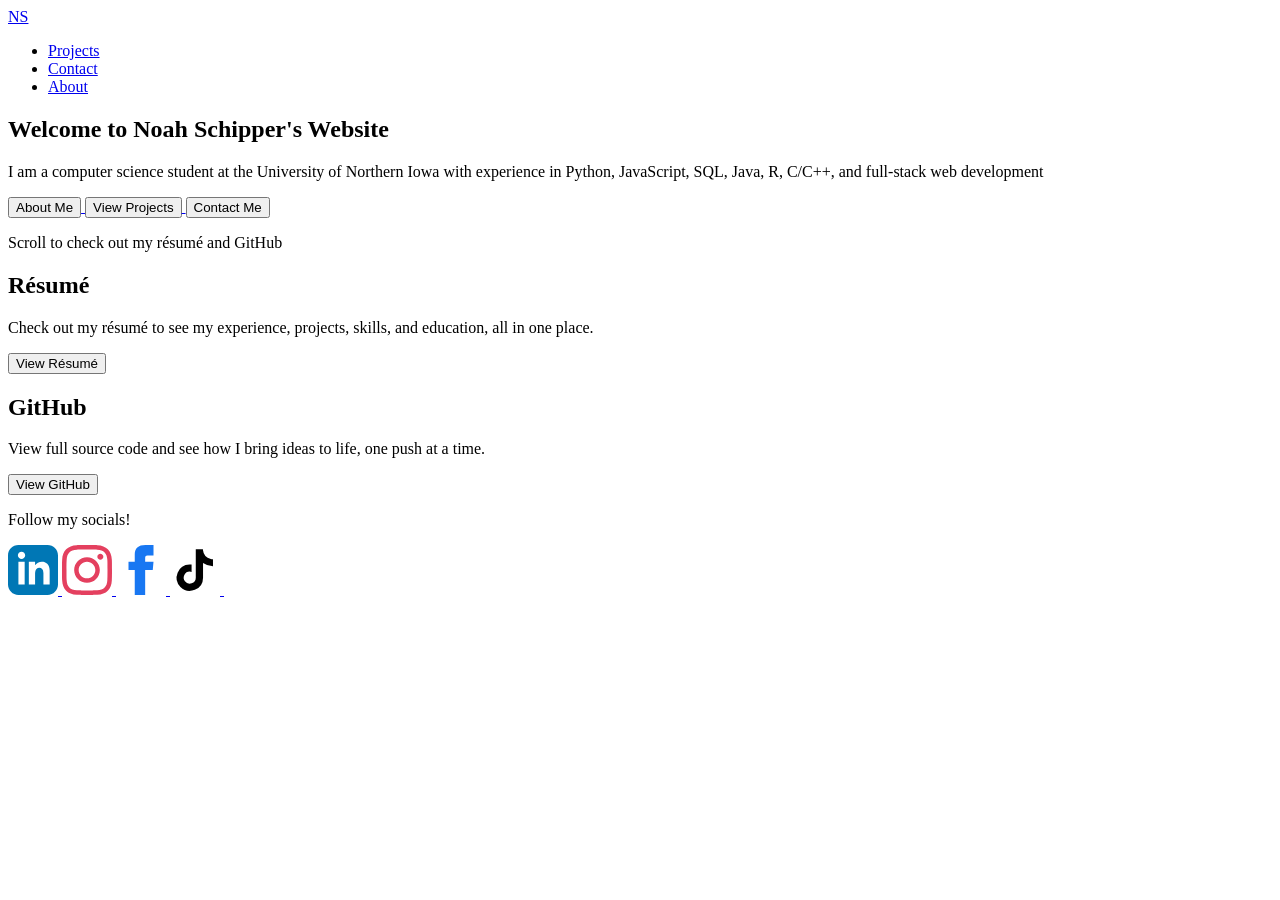
==== index.html @ 28a9b85f "update favicon to be search result friendly" ====
<!DOCTYPE html>
<html lang="en" dir="ltr">
  <head>
    <meta charset="UTF-8" />
    <meta name="viewport" content="width=device-width, initial-scale=1.0" />
    <title>Noah Schipper's Website</title>
    <link rel="icon" href="assets/website favicon.ico" sizes="48 x 48"/>
    <link
      href="https://fonts.googleapis.com/css2?family=Poppins:wght@400;700&display=swap"
      rel="stylesheet"
    />
    <link
      rel="stylesheet"
      href="https://cdnjs.cloudflare.com/ajax/libs/font-awesome/5.15.3/css/all.min.css"
    />
    <link rel="stylesheet" href="styles.css" />
  </head>
  <body>
    <div class="navigationBar">
      <nav>
        <div class="nav-container">
          <a href="index.html" class="logo">NS</a>
          <ul class="nav-links">
            <li><a href="projects.html">Projects</a></li>
            <li><a href="contact.html">Contact</a></li>
            <li><a href="about.html">About</a></li>
          </ul>
        </div>
      </nav>
    </div>
    <main>
      <section id="sec-1">
        <div class="Header">
          <h1>Welcome to Noah Schipper's Website</h1>
          <p>
            I am a computer science student at the University of Northern Iowa
            with experience in Python, JavaScript, SQL, Java, R, C/C++, and
            full-stack web development
          </p>
          <div class="button-row">
            <a href="about.html">
              <button id="aboutButton">About Me</button>
            </a>
            <a href="projects.html">
              <button id="projectsButton">View Projects</button>
            </a>

            <a href="contact.html">
              <button id="contactButton">Contact Me</button>
            </a>
          </div>

          <div class="scrollDownContainer">
            <p>Scroll to check out my résumé and GitHub</p>
            <a href="#sec-2">
              <div class="scrollDown"></div>
            </a>
          </div>
        </div>
      </section>

      <section id="sec-2">
        <div class="sec2Container">
          <div class="Resume">
            <h2>Résumé</h2>
            <p>
              Check out my résumé to see my experience, projects, skills, and
              education, all in one place.
            </p>
            <a href="assets/Noah Schipper's Resume.pdf" target="_blank">
              <button>View Résumé</button>
            </a>
          </div>
          <div class="Github">
            <h2>GitHub</h2>
            <p>
              View full source code and see how I bring ideas to life, one push
              at a time.
            </p>
            <a
              href="https://github.com/NoahSchipper?tab=repositories"
              target="_blank"
            >
              <button>View GitHub</button>
            </a>
          </div>
        </div>
      </section>
    </main>

    <div class="Footer">
      <footer>
        <div class="footer-container">
          <p>Follow my socials!</p>
          <a href="https://www.linkedin.com/in/noah-schipper" target="_blank">
            <img
              src="data:image/svg+xml,%3Csvg xmlns='http://www.w3.org/2000/svg' width='50' height='50' viewBox='0 0 24 24' fill='%230077b5'%3E%3Cpath d='M19 0h-14c-2.761 0-5 2.239-5 5v14c0 2.761 2.239 5 5 5h14c2.762 0 5-2.239 5-5v-14c0-2.761-2.238-5-5-5zm-11 19h-3v-11h3v11zm-1.5-12.268c-.966 0-1.75-.79-1.75-1.764s.784-1.764 1.75-1.764 1.75.79 1.75 1.764-.783 1.764-1.75 1.764zm13.5 12.268h-3v-5.604c0-3.368-4-3.113-4 0v5.604h-3v-11h3v1.765c1.396-2.586 7-2.777 7 2.476v6.759z'/%3E%3C/svg%3E"
              alt="LinkedIn"
            />
          </a>
          <a href="https://www.instagram.com/codedbynoah/" target="_blank">
            <img
              src="data:image/svg+xml,%3Csvg xmlns='http://www.w3.org/2000/svg' width='50' height='50' viewBox='0 0 24 24' fill='%23E4405F'%3E%3Cpath d='M12 2.163c3.204 0 3.584.012 4.85.07 3.252.148 4.771 1.691 4.919 4.919.058 1.265.069 1.645.069 4.849 0 3.205-.012 3.584-.069 4.849-.149 3.225-1.664 4.771-4.919 4.919-1.266.058-1.644.07-4.85.07-3.204 0-3.584-.012-4.849-.07-3.26-.149-4.771-1.699-4.919-4.92-.058-1.265-.07-1.644-.07-4.849 0-3.204.013-3.583.07-4.849.149-3.227 1.664-4.771 4.919-4.919 1.266-.057 1.645-.069 4.849-.069zm0-2.163c-3.259 0-3.667.014-4.947.072-4.358.2-6.78 2.618-6.98 6.98-.059 1.281-.073 1.689-.073 4.948 0 3.259.014 3.668.072 4.948.2 4.358 2.618 6.78 6.98 6.98 1.281.058 1.689.072 4.948.072 3.259 0 3.668-.014 4.948-.072 4.354-.2 6.782-2.618 6.979-6.98.059-1.28.073-1.689.073-4.948 0-3.259-.014-3.667-.072-4.947-.196-4.354-2.617-6.78-6.979-6.98-1.281-.059-1.69-.073-4.949-.073zm0 5.838c-3.403 0-6.162 2.759-6.162 6.162s2.759 6.163 6.162 6.163 6.162-2.759 6.162-6.163c0-3.403-2.759-6.162-6.162-6.162zm0 10.162c-2.209 0-4-1.79-4-4 0-2.209 1.791-4 4-4s4 1.791 4 4c0 2.21-1.791 4-4 4zm6.406-11.845c-.796 0-1.441.645-1.441 1.44s.645 1.44 1.441 1.44c.795 0 1.439-.645 1.439-1.44s-.644-1.44-1.439-1.44z'/%3E%3C/svg%3E"
              alt="Instagram"
            />
          </a>
          <a
            href="https://www.facebook.com/profile.php?id=61586490718490"
            target="_blank"
          >
            <img
              src="data:image/svg+xml,%3Csvg xmlns='http://www.w3.org/2000/svg' width='50' height='50' viewBox='0 0 24 24' fill='%231877f2'%3E%3Cpath d='M9 8h-3v4h3v12h5v-12h3.642l.358-4h-4v-1.667c0-.955.192-1.333 1.115-1.333h2.885v-5h-3.808c-3.596 0-5.192 1.583-5.192 4.615v3.385z'/%3E%3C/svg%3E"
              alt="Facebook"
            />
          </a>
          <a href="https://www.tiktok.com/@codedbynoah" target="_blank">
            <img
              src="data:image/svg+xml,%3Csvg xmlns='http://www.w3.org/2000/svg' width='50' height='50' viewBox='0 0 24 24' fill='%23000000'%3E%3Cpath d='M19.59 6.69a4.83 4.83 0 0 1-3.77-4.25V2h-3.45v13.67a2.89 2.89 0 0 1-5.2 1.74 2.89 2.89 0 0 1 2.31-4.64 2.93 2.93 0 0 1 .88.13V9.4a6.84 6.84 0 0 0-1-.05A6.33 6.33 0 0 0 5 20.1a6.34 6.34 0 0 0 10.86-4.43v-7a8.16 8.16 0 0 0 4.77 1.52v-3.4a4.85 4.85 0 0 1-1.04-.1z'/%3E%3C/svg%3E"
              alt="TikTok"
            />
          </a>
          <a href="https://x.com/_codedbynoah" target="_blank">
            <img
              src="data:image/svg+xml,%3Csvg xmlns='http://www.w3.org/2000/svg' width='50' height='50' viewBox='0 0 24 24' fill='white'%3E%3Cpath d='M18.244 2.25h3.308l-7.227 8.26 8.502 11.24H16.17l-5.214-6.817L4.99 21.75H1.68l7.73-8.835L1.254 2.25H8.08l4.713 6.231zm-1.161 17.52h1.833L7.084 4.126H5.117z'/%3E%3C/svg%3E"
              alt="X"
            />
          </a>
        </div>
      </footer>
    </div>

    <script>
      // Smooth scrolling for anchor links
      document.querySelectorAll('a[href^="#"]').forEach((anchor) => {
        anchor.addEventListener("click", function (e) {
          e.preventDefault();
          const target = document.querySelector(this.getAttribute("href"));
          if (target) {
            target.scrollIntoView({
              behavior: "smooth",
              block: "start",
            });
          }
        });
      });
    </script>
  </body>
</html>
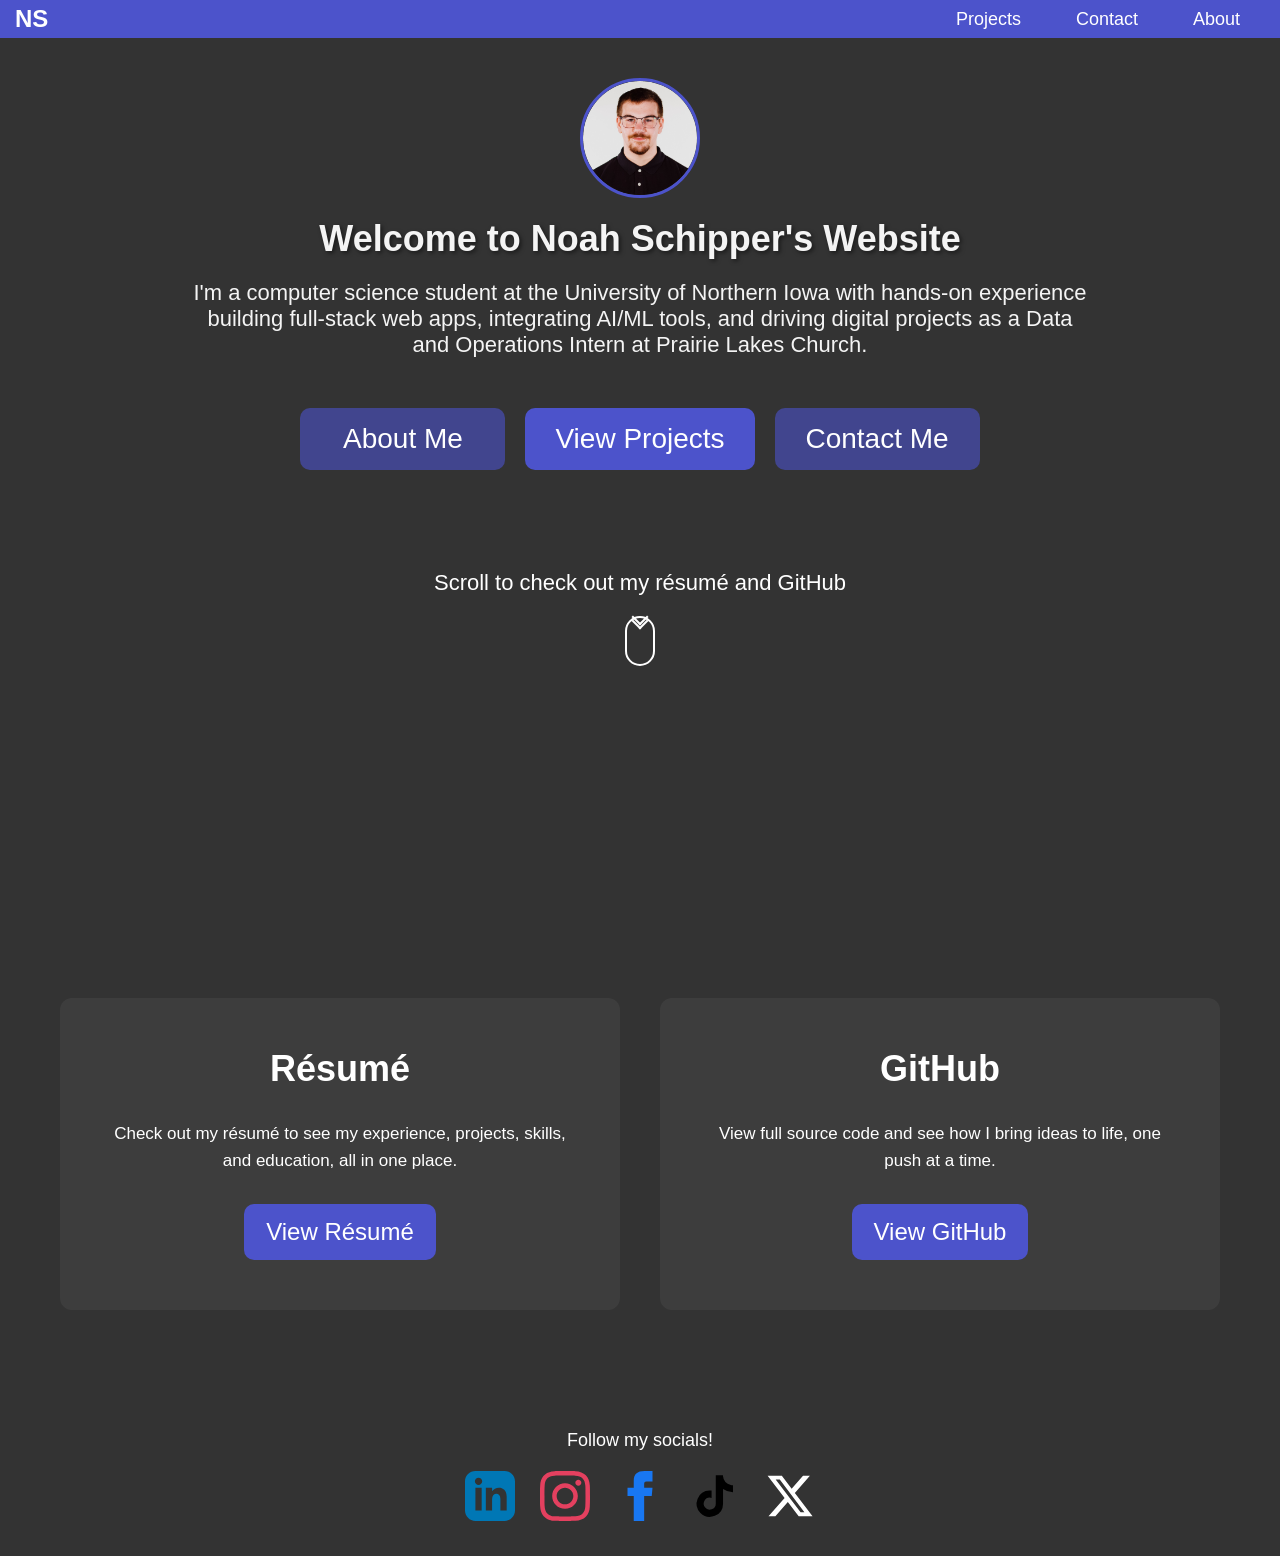
==== commit e4e3fe73: "added headshot to homepage" ====
--- a/index.html
+++ b/index.html
@@ -31,11 +31,12 @@
     <main>
       <section id="sec-1">
         <div class="Header">
+          <img src="assets/Zoomed Headshot.png" alt="Noah Schipper" class="headshotSmall" />
           <h1>Welcome to Noah Schipper's Website</h1>
           <p>
-            I am a computer science student at the University of Northern Iowa
-            with experience in Python, JavaScript, SQL, Java, R, C/C++, and
-            full-stack web development
+            I'm a computer science student at the University of Northern Iowa with hands-on experience 
+            building full-stack web apps, integrating AI/ML tools, and 
+            driving digital projects as a Data and Operations Intern at Prairie Lakes Church.
           </p>
           <div class="button-row">
             <a href="about.html">
@@ -101,28 +102,29 @@
           <a href="https://www.instagram.com/codedbynoah/" target="_blank">
             <img
               src="data:image/svg+xml,%3Csvg xmlns='http://www.w3.org/2000/svg' width='50' height='50' viewBox='0 0 24 24' fill='%23E4405F'%3E%3Cpath d='M12 2.163c3.204 0 3.584.012 4.85.07 3.252.148 4.771 1.691 4.919 4.919.058 1.265.069 1.645.069 4.849 0 3.205-.012 3.584-.069 4.849-.149 3.225-1.664 4.771-4.919 4.919-1.266.058-1.644.07-4.85.07-3.204 0-3.584-.012-4.849-.07-3.26-.149-4.771-1.699-4.919-4.92-.058-1.265-.07-1.644-.07-4.849 0-3.204.013-3.583.07-4.849.149-3.227 1.664-4.771 4.919-4.919 1.266-.057 1.645-.069 4.849-.069zm0-2.163c-3.259 0-3.667.014-4.947.072-4.358.2-6.78 2.618-6.98 6.98-.059 1.281-.073 1.689-.073 4.948 0 3.259.014 3.668.072 4.948.2 4.358 2.618 6.78 6.98 6.98 1.281.058 1.689.072 4.948.072 3.259 0 3.668-.014 4.948-.072 4.354-.2 6.782-2.618 6.979-6.98.059-1.28.073-1.689.073-4.948 0-3.259-.014-3.667-.072-4.947-.196-4.354-2.617-6.78-6.979-6.98-1.281-.059-1.69-.073-4.949-.073zm0 5.838c-3.403 0-6.162 2.759-6.162 6.162s2.759 6.163 6.162 6.163 6.162-2.759 6.162-6.163c0-3.403-2.759-6.162-6.162-6.162zm0 10.162c-2.209 0-4-1.79-4-4 0-2.209 1.791-4 4-4s4 1.791 4 4c0 2.21-1.791 4-4 4zm6.406-11.845c-.796 0-1.441.645-1.441 1.44s.645 1.44 1.441 1.44c.795 0 1.439-.645 1.439-1.44s-.644-1.44-1.439-1.44z'/%3E%3C/svg%3E"
-              alt="Instagram"
+              alt="Instagram account link"
             />
           </a>
           <a
             href="https://www.facebook.com/profile.php?id=61586490718490"
+            alt="Facebook account link"
             target="_blank"
           >
             <img
               src="data:image/svg+xml,%3Csvg xmlns='http://www.w3.org/2000/svg' width='50' height='50' viewBox='0 0 24 24' fill='%231877f2'%3E%3Cpath d='M9 8h-3v4h3v12h5v-12h3.642l.358-4h-4v-1.667c0-.955.192-1.333 1.115-1.333h2.885v-5h-3.808c-3.596 0-5.192 1.583-5.192 4.615v3.385z'/%3E%3C/svg%3E"
-              alt="Facebook"
+              alt="Facebook account link"
             />
           </a>
           <a href="https://www.tiktok.com/@codedbynoah" target="_blank">
             <img
               src="data:image/svg+xml,%3Csvg xmlns='http://www.w3.org/2000/svg' width='50' height='50' viewBox='0 0 24 24' fill='%23000000'%3E%3Cpath d='M19.59 6.69a4.83 4.83 0 0 1-3.77-4.25V2h-3.45v13.67a2.89 2.89 0 0 1-5.2 1.74 2.89 2.89 0 0 1 2.31-4.64 2.93 2.93 0 0 1 .88.13V9.4a6.84 6.84 0 0 0-1-.05A6.33 6.33 0 0 0 5 20.1a6.34 6.34 0 0 0 10.86-4.43v-7a8.16 8.16 0 0 0 4.77 1.52v-3.4a4.85 4.85 0 0 1-1.04-.1z'/%3E%3C/svg%3E"
-              alt="TikTok"
+              alt="TikTok account link"
             />
           </a>
           <a href="https://x.com/_codedbynoah" target="_blank">
             <img
               src="data:image/svg+xml,%3Csvg xmlns='http://www.w3.org/2000/svg' width='50' height='50' viewBox='0 0 24 24' fill='white'%3E%3Cpath d='M18.244 2.25h3.308l-7.227 8.26 8.502 11.24H16.17l-5.214-6.817L4.99 21.75H1.68l7.73-8.835L1.254 2.25H8.08l4.713 6.231zm-1.161 17.52h1.833L7.084 4.126H5.117z'/%3E%3C/svg%3E"
-              alt="X"
+              alt="X account link"
             />
           </a>
         </div>
--- a/styles.css
+++ b/styles.css
@@ -0,0 +1,1567 @@
+
+* {
+  margin: 0;
+  padding: 0;
+  box-sizing: border-box;
+  font-family: "Poppins", sans-serif;
+}
+
+body {
+  background: #333;
+  display: flex;
+  flex-direction: column;
+  min-height: 100vh;
+  overflow-x: hidden;
+}
+
+/* enables the footer to stay at the bottom of the page */
+main {
+  flex-grow: 1;
+}
+
+/* Animated Background */
+.Header {
+  position: relative;
+  display: flex;
+  flex-direction: column;
+  align-items: center;
+  text-align: center;
+  color: #f4f4f4;
+  border-radius: 8px;
+  height: 100vh;
+  margin: 0 auto;
+  padding: 0;
+  overflow: hidden;
+}
+
+.headshotSmall {
+  width: 120px;
+  height: 120px;
+  border-radius: 50%;
+  object-fit: cover;
+  border: 3px solid #4c53cb;
+  margin-top: 40px;
+  opacity: 0;
+  animation: fadeInUp 1s ease-out 0.1s forwards;
+}
+
+@keyframes backgroundShift {
+  0%,
+  100% {
+    transform: translate(0, 0) scale(1);
+  }
+  33% {
+    transform: translate(-5%, 5%) scale(1.05);
+  }
+  66% {
+    transform: translate(5%, -5%) scale(0.95);
+  }
+}
+
+/* Fade-in animation for content */
+.Header h1,
+.Header p,
+.headshotSmall,
+.button-row {
+  position: relative;
+  z-index: 1;
+  opacity: 0;
+  animation: fadeInUp 1s ease-out forwards;
+}
+
+.Header h1 {
+  animation-delay: 0.2s;
+}
+
+.Header p {
+  animation-delay: 0.5s;
+}
+
+.button-row {
+  animation-delay: 0.8s;
+}
+
+@keyframes fadeInUp {
+  from {
+    opacity: 0;
+    transform: translateY(30px);
+  }
+  to {
+    opacity: 1;
+    transform: translateY(0);
+  }
+}
+
+.navigationBar {
+  position: sticky;
+  top: 0;
+  background-color: #4c53cb;
+  width: 100%;
+  z-index: 1000;
+  padding: 5px 0;
+}
+
+.nav-container {
+  display: flex;
+  align-items: center;
+  justify-content: space-between;
+  width: 100%;
+  padding: 0;
+  margin: 0;
+}
+
+.nav-container .logo {
+  display: flex;
+  padding-left: 15px;
+  align-items: center;
+  color: white;
+  text-decoration: none;
+  font-size: 24px;
+  font-weight: bold;
+}
+
+.nav-links {
+  display: flex;
+  gap: 20px;
+  list-style-type: none;
+  padding-right: 20px;
+}
+
+.nav-links a {
+  color: white;
+  text-decoration: none;
+  padding: 10px 20px;
+  border-radius: 5px;
+  transition: background 0.3s ease;
+}
+
+.nav-links a:hover {
+  background-color: #454cc7;
+}
+
+.Header h1 {
+  font-size: 36px;
+  margin-top: 20px;
+  color: #f4f4f4;
+  text-shadow: 2px 2px 4px rgba(0, 0, 0, 0.5);
+}
+
+.Header p {
+  margin: 20px;
+  font-size: 22px;
+  color: #f4f4f4;
+  max-width: 900px;
+}
+
+.button-row {
+  display: flex;
+  justify-content: center;
+  flex-wrap: wrap;
+  gap: 20px;
+  margin-top: 30px;
+  margin-bottom: 60px;
+}
+
+.button-row button {
+  padding: 15px 30px;
+  font-size: 28px;
+  color: white;
+  border: none;
+  border-radius: 10px;
+  cursor: pointer;
+  min-width: 205px;
+  transition: transform 0.2s ease-out, box-shadow 0.2s ease-out;
+}
+
+#aboutButton,
+#contactButton {
+  background-color: rgba(76, 83, 203, 0.6);
+}
+
+#projectsButton {
+  background-color: #4c53cb;
+  position: relative;
+  animation: pulse 2s ease-in-out infinite;
+}
+
+@keyframes pulse {
+  0%,
+  100% {
+    box-shadow: 0 0 0 0 rgba(76, 83, 203, 0.7);
+  }
+  50% {
+    box-shadow: 0 0 0 15px rgba(76, 83, 203, 0);
+  }
+}
+
+.button-row button:hover {
+  transform: translateY(-3px);
+  box-shadow: 0 6px 12px rgba(76, 83, 203, 0.4);
+}
+
+.button-row button:active {
+  transform: scale(0.95) translateY(2px);
+  box-shadow: 0 2px 4px rgba(0, 0, 0, 0.2);
+}
+
+.scrollDownContainer {
+  position: relative;
+  text-align: center;
+  color: white;
+  z-index: 1;
+  opacity: 0;
+  animation: fadeIn 1s ease-out 1.5s forwards;
+  margin-top: 20px;
+}
+
+@keyframes fadeIn {
+  from {
+    opacity: 0;
+  }
+  to {
+    opacity: 1;
+  }
+}
+
+.scrollDownContainer p {
+  margin-bottom: 20px;
+  font-size: 24px;
+  color: white;
+}
+
+.scrollDown {
+  height: 50px;
+  width: 30px;
+  border: 2px solid white;
+  position: relative;
+  margin: 0 auto;
+  border-radius: 20px;
+  cursor: pointer;
+}
+
+.scrollDown::before,
+.scrollDown::after {
+  content: "";
+  position: absolute;
+  top: 10%;
+  left: 50%;
+  transform: translate(-50%, -100%) rotate(45deg);
+  border: 2px solid white;
+  height: 10px;
+  width: 10px;
+  border-top: transparent;
+  border-left: transparent;
+  animation: scrollDown 1s ease-in-out infinite;
+}
+
+.scrollDown::after {
+  top: 20%;
+  animation-delay: 0.3s;
+}
+
+@keyframes scrollDown {
+  0% {
+    opacity: 0;
+  }
+  30% {
+    opacity: 1;
+  }
+  60% {
+    opacity: 1;
+  }
+  100% {
+    opacity: 0;
+    top: 90%;
+  }
+}
+
+.sec2Container {
+  display: flex;
+  justify-content: center;
+  align-items: stretch;
+  text-align: center;
+  color: #f4f4f4;
+  padding: 60px 20px;
+  gap: 40px;
+  max-width: 1200px;
+  margin: 0 auto;
+}
+
+.Resume,
+.Github {
+  color: white;
+  font-size: 24px;
+  display: flex;
+  flex-direction: column;
+  align-items: center;
+  justify-content: center;
+  padding: 40px 30px;
+  width: 50%;
+  background-color: rgba(255, 255, 255, 0.05);
+  border-radius: 12px;
+  transition: transform 0.3s ease, box-shadow 0.3s ease;
+}
+
+.Resume:hover,
+.Github:hover {
+  transform: translateY(-5px);
+  box-shadow: 0 8px 20px rgba(76, 83, 203, 0.2);
+}
+
+.Resume h2,
+.Github h2 {
+  margin-bottom: 15px;
+}
+
+.Resume p,
+.Github p {
+  margin: 15px 0;
+  font-size: 17px;
+  line-height: 1.6;
+}
+
+.Resume button,
+.Github button {
+  background-color: #4c53cb;
+  padding: 12px 24px;
+  font-size: 20px;
+  color: white;
+  border: none;
+  border-radius: 10px;
+  cursor: pointer;
+  margin-top: 15px;
+  transition: transform 0.2s ease-out, box-shadow 0.2s ease-out;
+}
+
+.Resume button:hover,
+.Github button:hover {
+  transform: translateY(-2px);
+  box-shadow: 0 4px 12px rgba(76, 83, 203, 0.4);
+}
+
+.Resume button:active,
+.Github button:active {
+  transform: scale(0.95) translateY(2px);
+}
+
+.Footer {
+  background: transparent;
+  padding: 30px 0;
+}
+
+.footer-container {
+  text-align: center;
+  color: white;
+  max-width: 1200px;
+  margin: 0 auto;
+  opacity: 0;
+  animation: fadeInUp 1s ease-out 1s forwards;
+}
+
+.footer-container p {
+  margin-bottom: 20px;
+  font-size: 18px;
+}
+
+.footer-container a {
+  display: inline-block;
+  margin: 0 10px;
+}
+
+.footer-container img {
+  width: 50px;
+  height: 50px;
+  transition: transform 0.3s ease;
+}
+
+.footer-container img:hover {
+  transform: scale(1.2);
+  filter: brightness(1.2);
+}
+
+/* Projects Page */
+
+.projectHeader {
+  margin-top: 20px;
+  text-align: center;
+  opacity: 0;
+  animation: fadeInUp 1s ease-out 0.2s forwards;
+}
+
+.projectHeader h1 {
+  color: #ffffff;
+  font-size: 2.5rem;
+  margin-bottom: 10px;
+}
+
+/* Carousel Container */
+.carousel-container {
+  position: relative;
+  max-width: 900px;
+  margin: 60px auto;
+  padding: 0 20px;
+  opacity: 0;
+  animation: fadeInUp 1s ease-out 0.4s forwards;
+}
+
+.carousel-wrapper {
+  overflow: hidden;
+  border-radius: 12px;
+}
+
+.carousel-track {
+  display: flex;
+  transition: transform 0.6s cubic-bezier(0.4, 0, 0.2, 1);
+}
+
+.project-slide {
+  min-width: 100%;
+  display: flex;
+  flex-direction: column;
+  align-items: center;
+  justify-content: space-between;
+  padding: 40px;
+  background-color: #ffffff;
+  border-radius: 12px;
+  gap: 20px;
+  min-height: 400px;
+}
+
+.project-slide-content {
+  display: flex;
+  flex-direction: column;
+  align-items: center;
+  justify-content: flex-start;
+  gap: 20px;
+  width: 100%;
+}
+
+.project-slide img {
+  max-width: 150px;
+  min-width: 150px;
+  height: auto;
+}
+
+.project-content {
+  flex: 1;
+  display: flex;
+  flex-direction: column;
+  align-items: center;
+  text-align: center;
+  width: 100%;
+}
+
+.project-content p {
+  font-size: 15px;
+  line-height: 1.6;
+  color: #333;
+  margin-bottom: 20px;
+  width: 100%;
+}
+
+.project-buttons {
+  display: flex;
+  gap: 10px;
+  flex-wrap: wrap;
+  justify-content: center;
+  width: 100%;
+}
+
+.project-buttons button {
+  padding: 12px 24px;
+  background-color: #4c53cb;
+  color: white;
+  border: none;
+  border-radius: 8px;
+  cursor: pointer;
+  font-size: 16px;
+  transition: all 0.3s ease;
+}
+
+.project-buttons button:hover {
+  background-color: #454cc7;
+  transform: translateY(-2px);
+  box-shadow: 0 4px 12px rgba(76, 83, 203, 0.4);
+}
+
+/* Carousel Controls */
+.carousel-controls {
+  display: flex;
+  justify-content: center;
+  align-items: center;
+  gap: 20px;
+  margin-top: 30px;
+}
+
+.carousel-btn {
+  background-color: rgba(255, 255, 255, 0.2);
+  border: 2px solid rgba(255, 255, 255, 0.5);
+  color: white;
+  width: 50px;
+  height: 50px;
+  border-radius: 50%;
+  cursor: pointer;
+  font-size: 20px;
+  transition: all 0.3s ease;
+  display: flex;
+  align-items: center;
+  justify-content: center;
+}
+
+.carousel-btn:hover {
+  background-color: rgba(255, 255, 255, 0.3);
+  transform: scale(1.1);
+}
+
+.carousel-dots {
+  display: flex;
+  gap: 12px;
+}
+
+.dot {
+  width: 12px;
+  height: 12px;
+  border-radius: 50%;
+  background-color: rgba(255, 255, 255, 0.3);
+  cursor: pointer;
+  transition: all 0.3s ease;
+}
+
+.dot.active {
+  background-color: #4c53cb;
+  transform: scale(1.3);
+}
+
+/* Footer */
+.Footer {
+  background: transparent;
+  padding: 30px 0;
+}
+
+.footer-container {
+  text-align: center;
+  color: white;
+  max-width: 1200px;
+  margin: 0 auto;
+}
+
+.footer-container p {
+  margin-bottom: 20px;
+  font-size: 18px;
+}
+
+.footer-container a {
+  display: inline-block;
+  margin: 0 10px;
+}
+
+.footer-container img {
+  width: 50px;
+  height: 50px;
+  transition: transform 0.3s ease;
+}
+
+.footer-container img:hover {
+  transform: scale(1.2);
+  filter: brightness(1.2);
+}
+
+/* Contact Page - Base Styles */
+.contact-header {
+  color: #ffffff;
+  text-align: center;
+  margin-top: 20px;
+  opacity: 0;
+  animation: fadeInUp 1s ease-out 0.2s forwards;
+}
+
+.contact-header h1 {
+  font-size: 2rem;
+  margin: 20px 0;
+}
+
+.email h1 {
+  color: #ffffff;
+  text-align: center;
+  margin: 30px 0 15px 0;
+  font-size: 1.8rem;
+  opacity: 0;
+  animation: fadeInUp 1s ease-out 0.3s forwards;
+}
+
+.email-address {
+  display: flex;
+  align-items: center;
+  justify-content: center;
+  gap: 15px;
+  margin: 20px 0;
+  padding: 0 20px;
+  opacity: 0;
+  animation: fadeInUp 1s ease-out 0.4s forwards;
+}
+
+.email-address i {
+  font-size: 28px;
+  color: #ffffff;
+  flex-shrink: 0;
+}
+
+.email-address h2 {
+  font-size: 1.5rem;
+  color: #ffffff;
+  margin: 0;
+  word-break: break-word;
+}
+
+.phone h1 {
+  color: #ffffff;
+  text-align: center;
+  margin: 30px 0 15px 0;
+  font-size: 1.8rem;
+  opacity: 0;
+  animation: fadeInUp 1s ease-out 0.5s forwards;
+}
+
+.phone-number {
+  display: flex;
+  align-items: center;
+  justify-content: center;
+  color: #ffffff !important;
+  gap: 15px;
+  margin: 20px 0;
+  padding: 0 20px;
+  opacity: 0;
+  animation: fadeInUp 1s ease-out 0.6s forwards;
+}
+
+.phone-number i {
+  font-size: 28px;
+  color: #ffffff;
+  flex-shrink: 0;
+}
+
+.phone-number a {
+  color: #ffffff !important;
+  text-decoration: none;
+  font-size: 1.5rem;
+  word-break: break-word;
+}
+
+.phone-number a:visited {
+  color: #ffffff !important;
+}
+
+.phone-number a:hover {
+  color: #ffffff !important;
+  text-decoration: underline;
+}
+
+.phone-number a:active {
+  color: #ffffff !important;
+}
+
+.socialMedia {
+  gap: 15px;
+  margin: 20px 0;
+  padding: 0 20px;
+  text-align: center;
+  color: #ffffff;
+  width: 100%;
+  box-sizing: border-box;
+  opacity: 0;
+  animation: fadeInUp 1s ease-out 0.8s forwards;
+}
+
+.socialMedia h1 {
+  color: #ffffff;
+  text-align: center;
+  font-size: 1.8rem;
+  margin: 20px 0;
+}
+
+.socialMedia h2 {
+  color: #ffffff;
+  text-align: center;
+  margin: 15px 0;
+  font-size: 1.3rem;
+  line-height: 1.2;
+}
+
+.socialMedia i {
+  display: flex;
+  align-items: center;
+  justify-content: center;
+  margin: 30px auto;
+  color: #ffffff;
+  animation: scrollDown2 2s ease-in-out infinite;
+  pointer-events: none;
+}
+
+@keyframes scrollDown2 {
+  0% {
+    transform: translateY(0);
+  }
+  50% {
+    transform: translateY(30px);
+  }
+  100% {
+    transform: translateY(0);
+  }
+}
+
+.toast {
+  position: fixed;
+  bottom: 30px;
+  left: 50%;
+  transform: translateX(-50%);
+  background-color: #4c53cb;
+  color: white;
+  padding: 12px 24px;
+  border-radius: 8px;
+  font-size: 16px;
+  opacity: 0;
+  pointer-events: none;
+  transition: opacity 0.3s ease, bottom 0.3s ease;
+  z-index: 9999;
+}
+
+.toast.show {
+  opacity: 1;
+  bottom: 50px;
+}
+
+/* About Page - Base Desktop Styles */
+.about-container {
+  display: flex;
+  align-items: stretch;
+  gap: 40px;
+  max-width: 1000px;
+  margin: 20px auto;
+  padding: 20px;
+  flex-direction: row;
+  opacity: 0;
+  animation: fadeInUp 1s ease-out 0.2s forwards;
+}
+
+.headshot {
+  display: flex;
+  flex: 0 0 auto;
+  margin: 0;
+  align-items: center;
+}
+
+.headshot img {
+  width: 100%;
+  max-width: 400px;
+  aspect-ratio: 1 / 1;   /* keeps it perfectly square at any size */
+  height: auto;           /* remove height: 100% */
+  border-radius: 50%;     /* optional: let CSS also clip to a circle as a safety net */
+  object-fit: cover;
+}
+
+.aboutParagraph {
+  flex: 1;
+  margin: 0;
+  text-align: center;
+  color: #f4f4f4;
+  border-radius: 8px;
+  display: flex;
+  flex-direction: column;
+  justify-content: center;
+}
+
+.aboutParagraph h2 {
+  font-size: 22px;
+  color: #f4f4f4;
+  font-weight: normal;
+  line-height: 1.6;
+}
+
+.deck-stack {
+  position: relative;
+  width: 180px;
+  height: 260px;
+  margin: 40px auto;
+  cursor: pointer;
+  transition: transform 0.3s;
+  display: flex;
+  align-items: center;
+  justify-content: center;
+  opacity: 0;
+  animation: fadeInUp 1s ease-out 0.4s forwards;
+}
+
+.deck-stack:hover {
+  transform: scale(1.05);
+}
+
+.card-back {
+  position: absolute;
+  top: 0;
+  left: 0;
+  width: 100%;
+  height: 100%;
+  background: linear-gradient(145deg, #2a2a2a, #1a1a1a);
+  border: 2px solid #555;
+  border-radius: 16px;
+  box-shadow: 0 4px 10px rgba(0, 0, 0, 0.6);
+}
+
+.card-label {
+  width: 100%;
+  height: 100%;
+  display: flex;
+  flex-direction: column;
+  align-items: center;
+  justify-content: center;
+  pointer-events: none;
+  text-align: center;
+  padding: 1rem;
+  color: #fff;
+  font-family: "Poppins", sans-serif;
+}
+
+.card-title {
+  font-size: 1.2rem;
+  font-weight: 700;
+  margin-bottom: 0.5rem;
+}
+
+.card-subtitle {
+  font-size: 0.95rem;
+  opacity: 0.85;
+}
+
+.top-card {
+  /*z-index: 5; */
+  display: flex;
+  align-items: center;
+  justify-content: center;
+  position: relative;
+}
+
+.card-container {
+  display: flex;
+  justify-content: center;
+  align-items: flex-start;
+  position: relative;
+  width: 100%;
+  max-width: 760px;
+  margin: 40px auto;
+  height: 300px;
+  margin-top: 20px;
+  padding: 0 100px;
+  transform-style: preserve-3d;
+  opacity: 0;
+  animation: fadeInUp 1s ease-out 0.6s forwards;
+}
+
+.card {
+  max-width: 200px;
+  min-width: 160px;
+  height: 260px;
+  background: #1f1f1f;
+  border: 1px solid #555;
+  border-radius: 16px;
+  padding: 1.2rem;
+  position: absolute;
+  top: 0;
+  left: 50%;
+  /*transform: translate(-50%, 0);*/
+  opacity: 0;
+  transition: all 0.8s ease;
+  box-shadow: 0 6px 16px rgba(0, 0, 0, 0.5);
+  text-align: left;
+  color: #fff;
+  font-family: "Poppins", sans-serif;
+  font-size: 15px;
+  transform-style: preserve-3d;
+}
+
+.card.revealed {
+  opacity: 1;
+}
+
+.card-spacer {
+  display: none;
+}
+/* Media Query Overrides - Mobile and Desktop with all original styles */
+
+/* Mobile devices (640px and below) - CONSOLIDATED */
+@media (max-width: 640px) {
+  /* Footer and main spacing for mobile */
+  main {
+    padding-bottom: 20px; /* Less padding on mobile */
+  }
+
+  /* General Layout Adjustments */
+  body {
+    font-size: 14px;
+  }
+
+  .nav-container {
+    padding: 10px;
+  }
+
+  /* Navigation Bar */
+  .navigationBar nav a {
+    width: 100%;
+    padding: 10px;
+    text-align: right;
+  }
+
+  /* Navigation Links */
+  .nav-links {
+    gap: 10px;
+    width: 100%;
+  }
+
+  .headshotSmall {
+  width: 90px;
+  height: 90px;
+  margin-top: 20px;
+}
+
+  .SchipperTranslate {
+    flex-direction: column;
+    max-width: 90%;
+    padding: 15px;
+  }
+
+  .SchipperStatlines {
+    flex-direction: column;
+    max-width: 90%;
+    padding: 15px;
+  }
+
+  .FragranceFinder {
+    flex-direction: column;
+    max-width: 90%;
+    padding: 15px;
+  }
+
+  .Header {
+    height: auto;
+    padding: 40px 20px;
+    font-size: 18px;
+    padding: 15px;
+  }
+
+  .Header h1 {
+    font-size: 28px;
+  }
+  .Header p {
+    font-size: 14px;
+  }
+
+  .button-row {
+    flex-direction: column;
+    align-items: center;
+  }
+  #projectsButton {
+    font-size: 14px;
+  }
+
+  #aboutButton {
+    font-size: 14px;
+  }
+
+  #contactButton {
+    font-size: 14px;
+  }
+  .scrollDownContainer {
+    position: relative;
+    margin-top: 10px;
+    padding: 20px 20px;
+    text-align: center;
+    width: 100%;
+    box-sizing: border-box;
+    display: flex;
+    flex-direction: column;
+    align-items: center;
+    margin-bottom: 300px;
+  }
+
+  .scrollDownContainer p {
+    text-align: center;
+    margin-bottom: 20px;
+    width: 100%;
+    font-size: 14px;
+  }
+
+  .Resume,
+  .Github {
+    padding: 10px 10px;
+    font-size: 14px;
+    margin-bottom: 20px;
+  }
+
+  .sec2Container {
+    margin-top: 0px;
+    margin-bottom: 40px;
+  }
+
+  .sec2Container h2 {
+    margin-bottom: 0;
+    padding: 0;
+    margin: 0;
+  }
+
+  .sec2Container p {
+    min-height: 120px;
+    text-align: center;
+    align-items: center;
+  }
+
+  .sec2Container button {
+    margin-top: 0;
+    font-size: 14px;
+  }
+
+  /* Make Resume and GitHub paragraphs shrink like Header paragraphs */
+  .Resume p,
+  .Github p {
+    font-size: 14px; /* Same as Header paragraphs on mobile */
+    line-height: 1.4;
+    margin: 10px 0;
+    padding: 0 5px; /* Add a bit of horizontal padding */
+  }
+
+  .Resume button,
+  .Github button {
+    font-size: 14px;
+    padding: 10px 15px;
+  }
+
+  /* Contact Page Styles */
+  .contact-header h1 {
+    font-size: 1.5rem;
+    margin: 15px 10px;
+    padding: 0 10px;
+  }
+
+  .email h1,
+  .phone h1 {
+    font-size: 1.3rem;
+    margin: 25px 10px 10px 10px;
+    padding: 0 10px;
+  }
+
+  .email-address,
+  .phone-number {
+    flex-direction: column;
+    gap: 10px;
+    margin: 15px 0;
+    padding: 0 15px;
+    text-align: center;
+  }
+
+  .email-address i,
+  .phone-number i {
+    font-size: 24px;
+    margin-bottom: 5px;
+  }
+
+  .email-address h2 {
+    font-size: 1.1rem;
+    line-height: 1.3;
+    text-align: center;
+  }
+
+  .phone-number a {
+    font-size: 1.1rem;
+    line-height: 1.3;
+    text-align: center;
+  }
+
+  .socialMedia {
+    padding: 15px 10px;
+    margin: 20px 0;
+  }
+
+  .socialMedia h1 {
+    font-size: 1.5rem !important;
+    margin: 15px 0 8px 0 !important;
+  }
+
+  .socialMedia h2 {
+    font-size: 1.2rem !important;
+    margin: 8px 0 15px 0 !important;
+  }
+
+  .socialMedia i {
+    font-size: 20px !important;
+    margin: 15px auto !important;
+    width: 40px;
+    height: 40px;
+  }
+
+  /* Reduce animation intensity on mobile */
+  @keyframes scrollDown2 {
+    0% {
+      transform: translateY(0);
+    }
+    50% {
+      transform: translateY(20px);
+    }
+    100% {
+      transform: translateY(0);
+    }
+  }
+
+  /* Footer Icons */
+  .footer-container {
+    font-size: 14px;
+    padding: 10px;
+  }
+
+  .footer-container a {
+    width: 35px;
+    height: 35px;
+  }
+
+  .footer-container img {
+    width: 35px;
+    height: 35px;
+  }
+
+  /* About Page Styles */
+  .about-container {
+    flex-direction: column;
+    align-items: center;
+    gap: 20px;
+    padding: 15px;
+    margin: 15px auto;
+  }
+
+  .headshot img {
+    max-width: 250px;
+    min-height: 275px;
+  }
+
+  .aboutParagraph {
+    text-align: center;
+    padding: 15px;
+    max-width: 90%;
+  }
+
+  .aboutParagraph h2 {
+    font-size: 12px;
+    margin: 12px 0;
+  }
+
+  /* Card/Deck Stack Mobile Styles */
+  .deck-stack {
+    width: 120px;
+    height: 180px;
+    margin: 20px auto;
+    transform: none;
+    cursor: default;
+  }
+
+  .deck-stack:hover {
+    transform: none;
+  }
+
+  .card-back {
+    box-shadow: none;
+    border: 1px solid #444;
+  }
+
+  .card-label {
+    font-size: 12px;
+    padding: 0.5rem;
+  }
+
+  .card-title {
+    font-size: 0.95rem;
+  }
+
+  .card-subtitle {
+    font-size: 0.75rem;
+  }
+
+  .card-container {
+    display: flex;
+    flex-direction: row;
+    flex-wrap: wrap;
+    justify-content: center;
+    align-items: flex-start;
+    height: auto;
+    padding: 10px;
+    gap: 10px;
+  }
+
+  .card {
+    position: relative;
+    left: 0;
+    top: 0;
+    opacity: 1 !important;
+    transform: none !important;
+    flex: 0 0 calc(33.333% - 10px); /* 3 cards per row */
+    max-width: calc(33.333% - 10px);
+    min-width: unset; /* Remove the min-width constraint */
+    width: auto;
+    padding: 0.8rem;
+    font-size: 10px; /* Slightly smaller font for tight spacing */
+    transition: none !important;
+    box-sizing: border-box;
+    min-height: 140px;
+  }
+
+  .card:hover {
+    transform: none;
+    box-shadow: none;
+    background: #1f1f1f;
+    cursor: default;
+  }
+
+  .card-spacer {
+    display: none !important;
+  }
+}
+@media (max-width: 768px) {
+  .carousel-container {
+    margin: 30px auto;
+    padding: 0 15px;
+  }
+
+  .project-slide {
+    padding: 25px 20px;
+    min-height: 350px;
+    gap: 15px;
+  }
+
+  .project-slide-content {
+    flex-direction: column;
+    text-align: center;
+    gap: 15px;
+  }
+
+  .project-slide img {
+    max-width: 100px;
+    min-width: 100px;
+  }
+
+  .project-content p {
+    font-size: 13px;
+    line-height: 1.5;
+    margin-bottom: 15px;
+  }
+
+  .project-buttons button {
+    font-size: 14px;
+    padding: 10px 20px;
+  }
+
+  .carousel-btn {
+    width: 40px;
+    height: 40px;
+    font-size: 16px;
+  }
+
+  .projectHeader h1 {
+    font-size: 2rem;
+  }
+
+  .carousel-controls {
+    gap: 15px;
+    margin-top: 20px;
+  }
+
+  .dot {
+    width: 10px;
+    height: 10px;
+  }
+}
+@media (min-width: 641px) and (max-width: 1023px) {
+  .Header h1 {
+    font-size: 32px;
+  }
+
+  .Header p {
+    font-size: 20px;
+  }
+
+  .button-row button {
+    font-size: 24px;
+  }
+
+  #projectsButton {
+    font-size: 24px;
+  }
+
+  #aboutButton {
+    font-size: 24px;
+  }
+
+  #contactButton {
+    font-size: 24px;
+  }
+
+  .scrollDownContainer {
+    position: relative;
+    text-align: center;
+    color: white;
+    margin-top: 20px;
+    padding: 0px;
+    margin-bottom: 100px;
+  }
+
+  .scrollDownContainer p {
+    margin-bottom: 20px;
+    font-size: 24px;
+    color: white;
+  }
+
+  .sec2Container {
+    margin-top: 0px;
+    margin-bottom: 60px;
+  }
+
+  .sec2Container h2 {
+    margin-bottom: 0;
+    padding: 0;
+    margin: 0;
+  }
+
+  .sec2Container p {
+    font-size: auto;
+    height: 150px;
+    text-align: center;
+    align-items: center;
+  }
+
+  .Resume button {
+    margin-bottom: 0;
+    font-size: 20px;
+  }
+
+  .Github button {
+    margin-bottom: 0;
+    font-size: 20px;
+  }
+
+  .contact-header h1 {
+    font-size: 1.8rem;
+    margin: 20px 0;
+  }
+
+  .email h1,
+  .phone h1 {
+    font-size: 1.6rem;
+    margin: 25px 0 15px 0;
+  }
+
+  .email-address h2 {
+    font-size: 1.3rem;
+  }
+
+  .phone-number a {
+    font-size: 1.3rem;
+  }
+
+  .socialMedia h1 {
+    font-size: 1.6rem;
+  }
+
+  .socialMedia h2 {
+    font-size: 1.2rem;
+  }
+
+  .socialMedia i {
+    font-size: 30px;
+  }
+
+  .about-container {
+    flex-direction: row; /* Keep horizontal */
+    gap: 25px;
+    max-width: 800px;
+    padding: 10px;
+  }
+
+  .headshot img {
+    max-width: 270px;
+  }
+
+  .aboutParagraph {
+    text-align: center; /* Keep left aligned */
+    padding: 5px;
+  }
+
+  .aboutParagraph h2 {
+    font-size: 16px;
+    line-height: 1.4;
+  }
+
+  .card-container {
+    display: flex;
+    flex-wrap: wrap;
+    justify-content: center;
+    gap: 20px;
+    padding: 20px;
+    height: auto;
+  }
+
+  .card {
+    flex: 1 1 calc(33.333% - 40px); /* 3 cards per row, accounting for gap */
+    /* max-width: calc(33.333% - 40px); */
+    max-width: 180px;
+    min-width: 180px;
+    height: 260px;
+    font-size: 14px;
+    transform: none !important;
+    rotate: none !important;
+    position: relative;
+    left: 0;
+    top: 0;
+  }
+
+  .card:hover {
+    transform: none !important;
+    box-shadow: none !important;
+    background: #1f1f1f;
+  }
+  .card-spacer {
+    display: none;
+  }
+}
+
+/* Laptops and Desktop (1024px and above) */
+@media (min-width: 1024px) {
+  /* Footer and main spacing for desktop */
+  main {
+    padding-bottom: 30px;
+  }
+  /* Navigation */
+  .navigationBar nav a {
+    font-size: 18px;
+  }
+
+  .nav-links {
+    gap: 15px;
+  }
+
+  .scrollDownContainer p {
+    margin-bottom: 20px;
+    font-size: 24px;
+    color: white;
+  }
+
+  .scrollDownContainer {
+    position: relative;
+    text-align: center;
+    color: white;
+    margin-top: 20px;
+    padding: 0px;
+  }
+
+  .scrollDownContainer p {
+    font-size: 24px;
+    color: white;
+  }
+
+  .SchipperTranslate {
+    flex-direction: row;
+    max-width: 70%;
+    padding: 20px;
+  }
+
+  .SchipperStatlines {
+    flex-direction: row;
+    max-width: 70%;
+    padding: 20px;
+  }
+
+  .FragranceFinder {
+    flex-direction: row;
+    max-width: 70%;
+    padding: 20px;
+  }
+
+  .Header {
+    font-size: 22px;
+  }
+
+  .Header p {
+    font-size: 22px;
+  }
+
+  .footer-container {
+    font-size: 18px;
+  }
+
+  .Resume,
+  .Github {
+    padding: 50px;
+  }
+
+  .Resume button,
+  .Github button {
+    font-size: 24px;
+    padding: 14px 22px;
+  }
+  /* Contact Page - Following tablet pattern */
+  .contact-header h1 {
+    font-size: 1.8rem;
+    margin: 15px 0;
+  }
+
+  .email h1,
+  .phone h1 {
+    font-size: 1.6rem;
+    margin: 30px 0 15px 0;
+  }
+
+  .email-address h2 {
+    font-size: 1.2rem;
+  }
+
+  .phone-number h2 {
+    font-size: 1.2rem;
+  }
+
+  .headshot img {
+    max-width: 300px;
+  }
+
+  .aboutParagraph h2 {
+    font-size: 16px;
+    line-height: 1.6;
+  }
+  /* Card/Deck Stack Desktop Styles */
+  .deck-stack {
+    transform: scale(1.1);
+    width: 180px;
+    height: 250px;
+  }
+
+  .card {
+    max-width: 180px;
+    height: 280px;
+    font-size: 15px;
+  }
+
+  .card-container {
+    max-width: 1000px;
+    padding: 0 120px;
+  }
+
+  .card-spacer {
+    height: 800px !important;
+  }
+
+  /* Social Media Desktop Styles */
+
+  .socialMedia h1 {
+    font-size: 1.6rem !important;
+  }
+
+  .socialMedia h2 {
+    font-size: 1.2rem !important;
+  }
+
+  .socialMedia i {
+    font-size: 24px !important;
+  }
+}
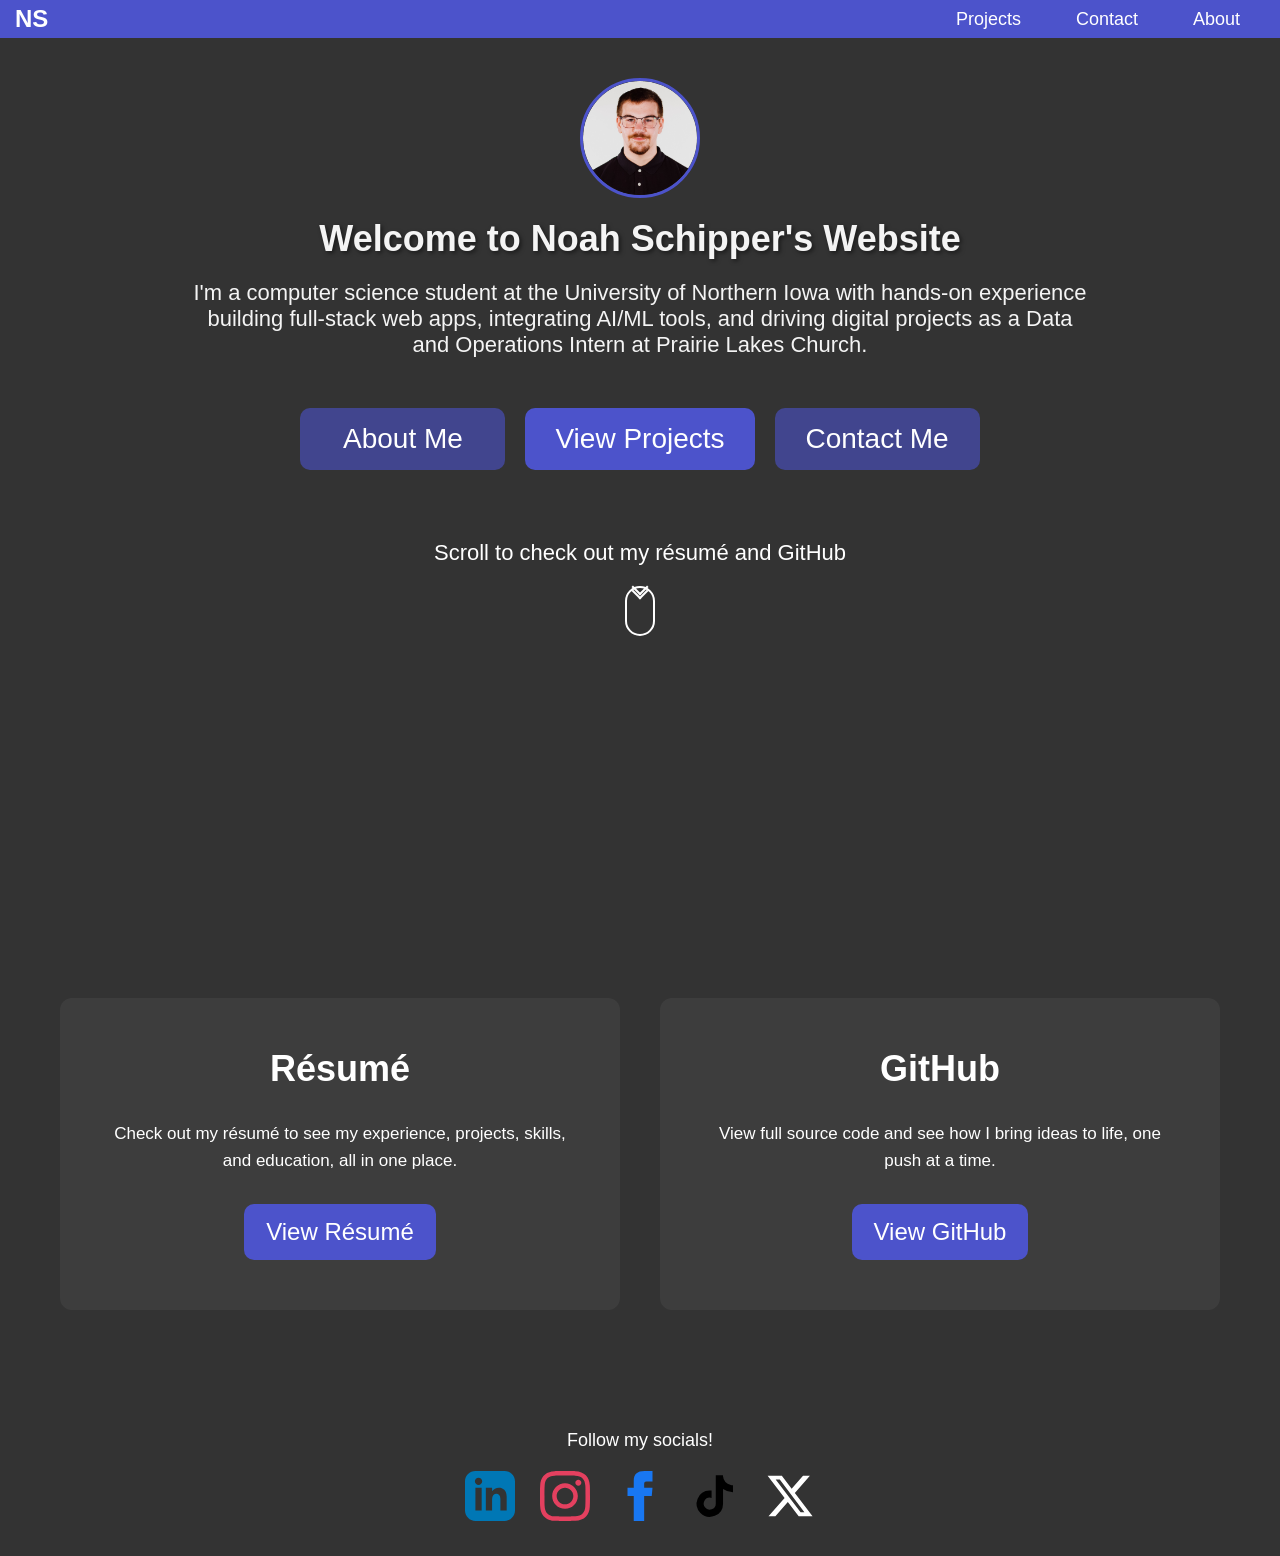
==== commit 52f0bea3: "Update Meta Descriptions for SEO" ====
--- a/index.html
+++ b/index.html
@@ -4,6 +4,15 @@
     <meta charset="UTF-8" />
     <meta name="viewport" content="width=device-width, initial-scale=1.0" />
     <title>Noah Schipper's Website</title>
+    <meta name="description" content="Explore Noah Schipper's portfolio, projects, résumé, and work in software development, AI, and data." />
+    <meta property="og:type" content="website" />
+    <meta property="og:site_name" content="Noah Schipper" />
+    <meta property="og:title" content="Noah Schipper | Software Developer" />
+    <meta property="og:description" content="Explore Noah Schipper's portfolio, projects, résumé, and work in software development, AI, and data." />
+    <meta property="og:url" content="https://noahschipper.net/" />
+    <meta property="og:image" content="https://noahschipper.net/assets/Zoomed%20Headshot.png" />
+    <meta property="og:image:alt" content="Noah Schipper" />
+    <meta name="twitter:card" content="summary" />
     <link rel="icon" href="assets/website favicon.ico" sizes="48 x 48"/>
     <link
       href="https://fonts.googleapis.com/css2?family=Poppins:wght@400;700&display=swap"
--- a/styles.css
+++ b/styles.css
@@ -1135,8 +1135,9 @@
   }
 
   .headshot img {
-    max-width: 250px;
-    min-height: 275px;
+    width: 90px;
+    height: 90px;
+    max-width: 90px;
   }
 
   .aboutParagraph {
@@ -1452,7 +1453,7 @@
     position: relative;
     text-align: center;
     color: white;
-    margin-top: 20px;
+    margin-top: -10px;
     padding: 0px;
   }
 
@@ -1551,6 +1552,10 @@
     height: 800px !important;
   }
 
+  .card-scale-wrapper {
+    transform: scale(0.9);
+    transform-origin: top center;
+  }
   /* Social Media Desktop Styles */
 
   .socialMedia h1 {
